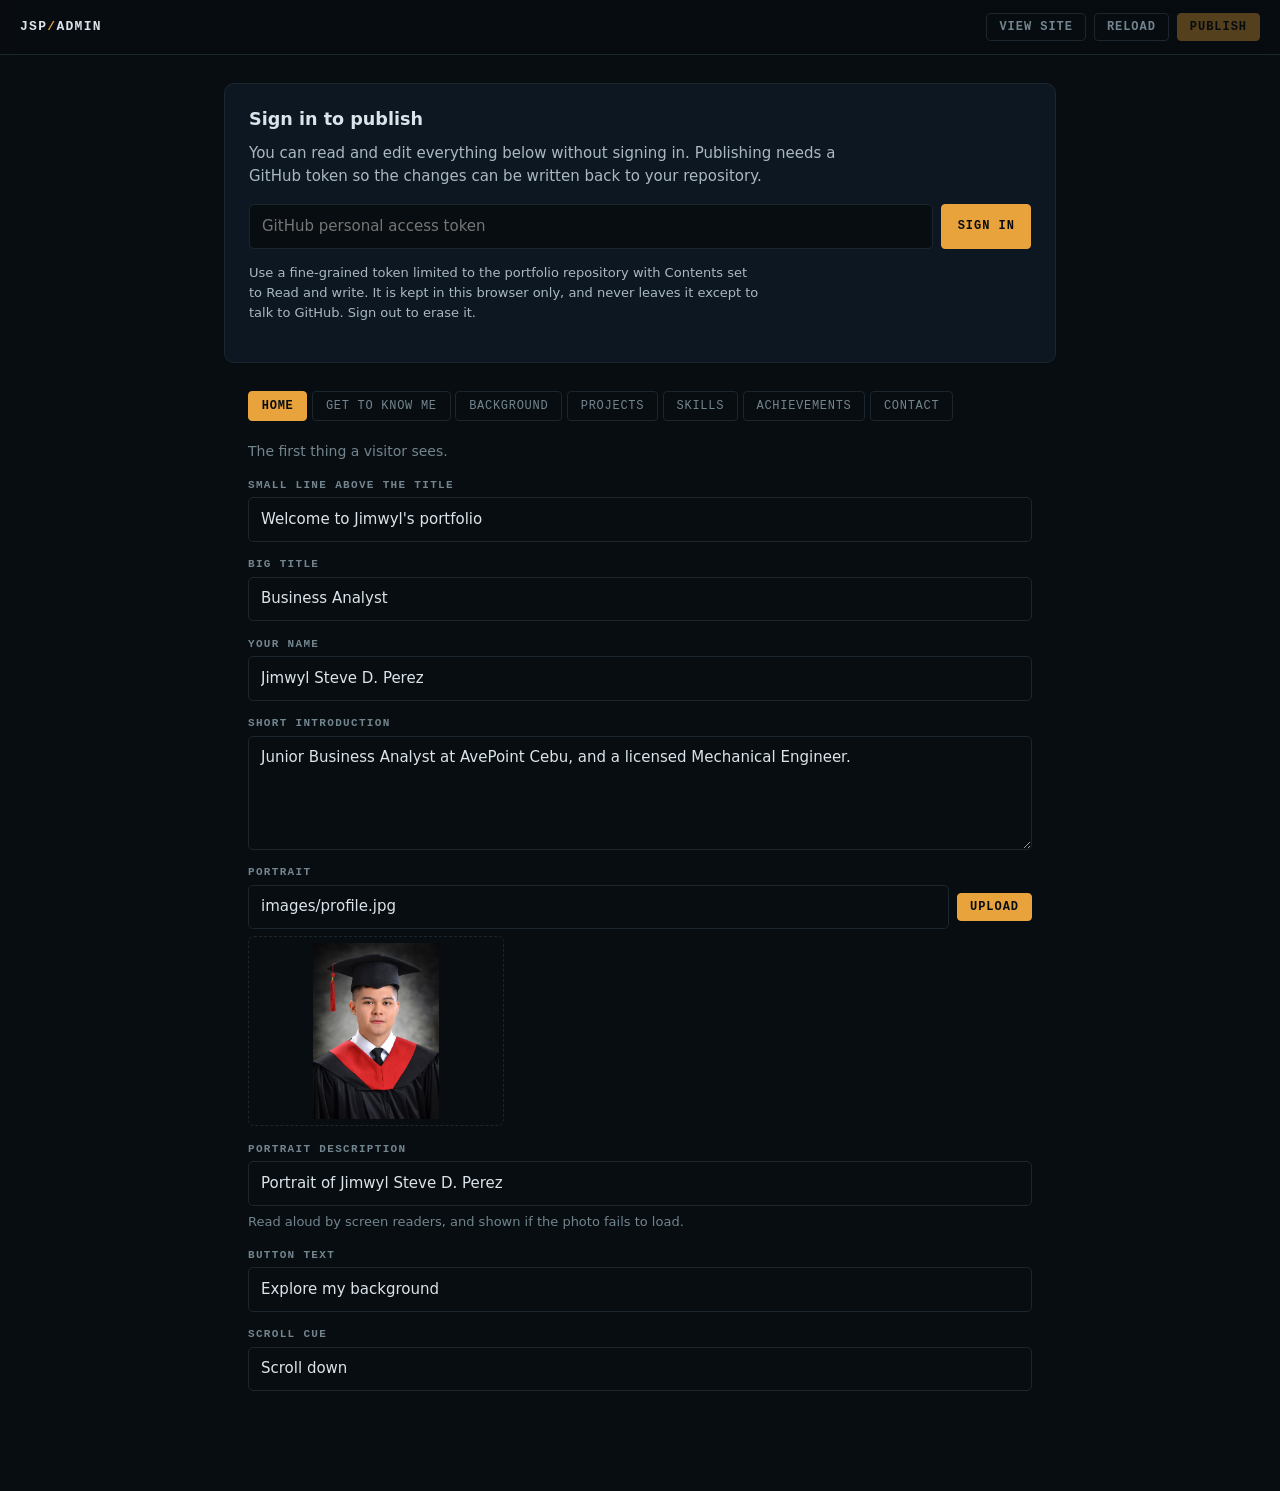
==== admin.html @ 39481994 "Add an admin for editing the site without touching code admin.html gives a form for every panel and " ====
<!doctype html>
<html lang="en">
<head>
  <meta charset="utf-8">
  <meta name="viewport" content="width=device-width, initial-scale=1">
  <meta name="robots" content="noindex">
  <title>Portfolio admin</title>
  <link rel="stylesheet" href="admin/admin.css">
</head>
<body data-auth="no">

  <header class="bar">
    <span class="sig">JSP<i>/</i>ADMIN</span>
    <div class="bar-right">
      <span id="who" class="who"></span>
      <a id="view" class="btn ghost small" target="_blank" rel="noopener">View site</a>
      <button id="reload" type="button" class="btn ghost small">Reload</button>
      <button id="signout" type="button" class="btn ghost small auth-only">Sign out</button>
      <button id="save" type="button" class="btn small" disabled>Publish</button>
    </div>
  </header>

  <div id="say" class="say" hidden></div>

  <form id="signin" class="signin">
    <h1>Sign in to publish</h1>
    <p>
      You can read and edit everything below without signing in. Publishing
      needs a GitHub token so the changes can be written back to your
      repository.
    </p>
    <div class="signin-row">
      <input id="token" type="password" placeholder="GitHub personal access token"
             autocomplete="off" spellcheck="false">
      <button type="submit" class="btn">Sign in</button>
    </div>
    <p class="field-help">
      Use a fine-grained token limited to the portfolio repository with
      Contents set to Read and write. It is kept in this browser only, and
      never leaves it except to talk to GitHub. Sign out to erase it.
    </p>
  </form>

  <nav id="tabs" class="tabs"></nav>

  <main id="form" class="form"></main>

  <script type="module" src="admin/admin.js"></script>
</body>
</html>
---- admin/admin.css ----
/* The admin. Same palette as the site, but laid out to be worked in rather
   than read: denser, plainer, and with every control reachable. */

:root{
  color-scheme: dark;

  --ground:#080d11;
  --panel:#0d1721;
  --raise:#111e2a;
  --ink:#dbe4ea;
  --ink-dim:#a9b8c1;
  --muted:#72858f;
  --signal:#e8a33d;
  --good:#4ec9a0;
  --bad:#e06c60;
  --line:#1b262f;

  --mono: ui-monospace, SFMono-Regular, Menlo, Consolas, monospace;
  --sans: system-ui, -apple-system, "Segoe UI", Roboto, sans-serif;
}

*{ box-sizing:border-box; }

body{
  margin:0;
  background:var(--ground);
  color:var(--ink);
  font:15px/1.55 var(--sans);
  -webkit-font-smoothing:antialiased;
}

:focus-visible{ outline:2px solid var(--signal); outline-offset:2px; border-radius:3px; }

/* ---------- bar ---------- */

.bar{
  position:sticky;
  top:0;
  z-index:20;
  display:flex;
  flex-wrap:wrap;
  gap:0.75rem;
  align-items:center;
  justify-content:space-between;
  padding:0.8rem 1.25rem;
  border-bottom:1px solid var(--line);
  background:rgba(8,13,17,.92);
  backdrop-filter:blur(8px);
}
.sig{ font:600 0.8125rem/1 var(--mono); letter-spacing:0.1em; }
.sig i{ color:var(--signal); font-style:normal; }
.bar-right{ display:flex; align-items:center; gap:0.5rem; flex-wrap:wrap; }
.who{ font:0.75rem/1 var(--mono); color:var(--muted); margin-right:0.25rem; }

/* ---------- buttons ---------- */

.btn{
  display:inline-flex;
  align-items:center;
  gap:0.4rem;
  padding:0.55rem 0.95rem;
  border:1px solid var(--signal);
  border-radius:4px;
  background:var(--signal);
  color:var(--ground);
  font:600 0.75rem/1 var(--mono);
  letter-spacing:0.08em;
  text-transform:uppercase;
  text-decoration:none;
  cursor:pointer;
  transition:opacity .18s ease, background .18s ease, color .18s ease;
}
.btn:hover{ opacity:.85; }
.btn:disabled{ opacity:.35; cursor:not-allowed; }
.btn.small{ padding:0.45rem 0.75rem; }
.btn.ghost{ background:none; color:var(--muted); border-color:var(--line); }
.btn.ghost:hover{ color:var(--ink); border-color:var(--signal); opacity:1; }

.icon-btn{
  width:1.75rem;
  height:1.75rem;
  padding:0;
  border:1px solid var(--line);
  border-radius:4px;
  background:none;
  color:var(--muted);
  font:0.875rem/1 var(--mono);
  cursor:pointer;
  transition:color .15s ease, border-color .15s ease;
}
.icon-btn:hover{ color:var(--signal); border-color:var(--signal); }

/* ---------- messages ---------- */

.say{
  margin:0;
  padding:0.7rem 1.25rem;
  font:0.8125rem/1.5 var(--mono);
  border-bottom:1px solid var(--line);
}
.say.good{ color:var(--good); background:rgba(78,201,160,.07); }
.say.bad{ color:var(--bad); background:rgba(224,108,96,.08); }

/* ---------- sign in ---------- */

.signin{
  max-width:52rem;
  margin:1.75rem auto 0;
  padding:1.4rem 1.5rem;
  border:1px solid var(--line);
  border-radius:10px;
  background:var(--panel);
}
body[data-auth="yes"] .signin{ display:none; }
body[data-auth="no"] .auth-only{ display:none; }

.signin h1{ margin:0 0 0.5rem; font-size:1.1rem; }
.signin p{ margin:0 0 1rem; color:var(--ink-dim); max-width:62ch; }

.signin-row{ display:flex; gap:0.5rem; flex-wrap:wrap; margin-bottom:0.9rem; }
.signin-row input{ flex:1 1 22rem; }

/* ---------- tabs ---------- */

.tabs{
  display:flex;
  flex-wrap:wrap;
  gap:0.3rem;
  max-width:52rem;
  margin:1.75rem auto 0;
  padding:0 1.5rem;
}
.tab{
  position:relative;
  padding:0.5rem 0.8rem;
  border:1px solid var(--line);
  border-radius:4px;
  background:none;
  color:var(--muted);
  font:0.75rem/1 var(--mono);
  letter-spacing:0.06em;
  text-transform:uppercase;
  cursor:pointer;
  transition:color .15s ease, border-color .15s ease, background .15s ease;
}
.tab:hover{ color:var(--ink); }
.tab.on{ background:var(--signal); border-color:var(--signal); color:var(--ground); font-weight:700; }
.tab.dirty::after{
  content:"";
  position:absolute;
  top:-3px;
  right:-3px;
  width:7px;
  height:7px;
  border-radius:50%;
  background:var(--signal);
  border:1px solid var(--ground);
}
.tab.on.dirty::after{ background:var(--ground); }

/* ---------- form ---------- */

.form{
  max-width:52rem;
  margin:1.25rem auto;
  padding:0 1.5rem 5rem;
  display:grid;
  gap:1.1rem;
}

.panel-help{
  margin:0;
  color:var(--muted);
  font-size:0.875rem;
}

.field{ display:grid; gap:0.4rem; }

.field-label{
  font:600 0.6875rem/1 var(--mono);
  letter-spacing:0.12em;
  text-transform:uppercase;
  color:var(--muted);
}

.field-help{
  margin:0;
  font-size:0.8125rem;
  color:var(--muted);
}

input[type="text"],
input[type="password"],
textarea,
select{
  width:100%;
  padding:0.6rem 0.75rem;
  border:1px solid var(--line);
  border-radius:5px;
  background:var(--ground);
  color:var(--ink);
  font:0.9375rem/1.55 var(--sans);
  resize:vertical;
}
input:focus, textarea:focus, select:focus{ border-color:var(--signal); }
textarea{ min-height:5rem; }

/* ---------- images ---------- */

.image-row{ display:flex; gap:0.5rem; align-items:center; }
.image-row input{ flex:1; }

.image-preview{
  display:grid;
  place-items:center;
  width:100%;
  max-width:16rem;
  min-height:5rem;
  padding:0.4rem;
  border:1px dashed var(--line);
  border-radius:6px;
  background:var(--ground);
}
.image-preview img{ max-width:100%; max-height:11rem; display:block; }
.image-preview span{ font:0.6875rem/1 var(--mono); color:var(--muted); }

/* ---------- lists ---------- */

.list{
  padding:1rem 1.1rem 1.1rem;
  border:1px solid var(--line);
  border-radius:9px;
  background:var(--panel);
}

.list-head{
  display:flex;
  align-items:center;
  justify-content:space-between;
  gap:1rem;
  margin-bottom:0.85rem;
}
.list-head h3{
  margin:0;
  font:600 0.6875rem/1 var(--mono);
  letter-spacing:0.14em;
  text-transform:uppercase;
  color:var(--signal);
}

.item{
  border:1px solid var(--line);
  border-radius:7px;
  background:var(--raise);
  margin-bottom:0.5rem;
}
.item:last-child{ margin-bottom:0; }

.item summary{
  display:flex;
  align-items:center;
  justify-content:space-between;
  gap:1rem;
  padding:0.7rem 0.85rem;
  cursor:pointer;
  list-style:none;
}
.item summary::-webkit-details-marker{ display:none; }
.item summary::before{
  content:"+";
  font:0.875rem/1 var(--mono);
  color:var(--muted);
  margin-right:0.5rem;
}
.item[open] summary::before{ content:"−"; color:var(--signal); }

.item-title{
  flex:1;
  font-size:0.9375rem;
  font-weight:600;
  overflow:hidden;
  text-overflow:ellipsis;
  white-space:nowrap;
}
.item-tools{ display:flex; gap:0.3rem; flex-shrink:0; }

.item-body{
  display:grid;
  gap:0.9rem;
  padding:0.25rem 0.85rem 1rem;
  border-top:1px solid var(--line);
}

@media (max-width: 640px){
  .bar{ padding:0.7rem 1rem; }
  .tabs, .form, .signin{ padding-left:1rem; padding-right:1rem; }
}
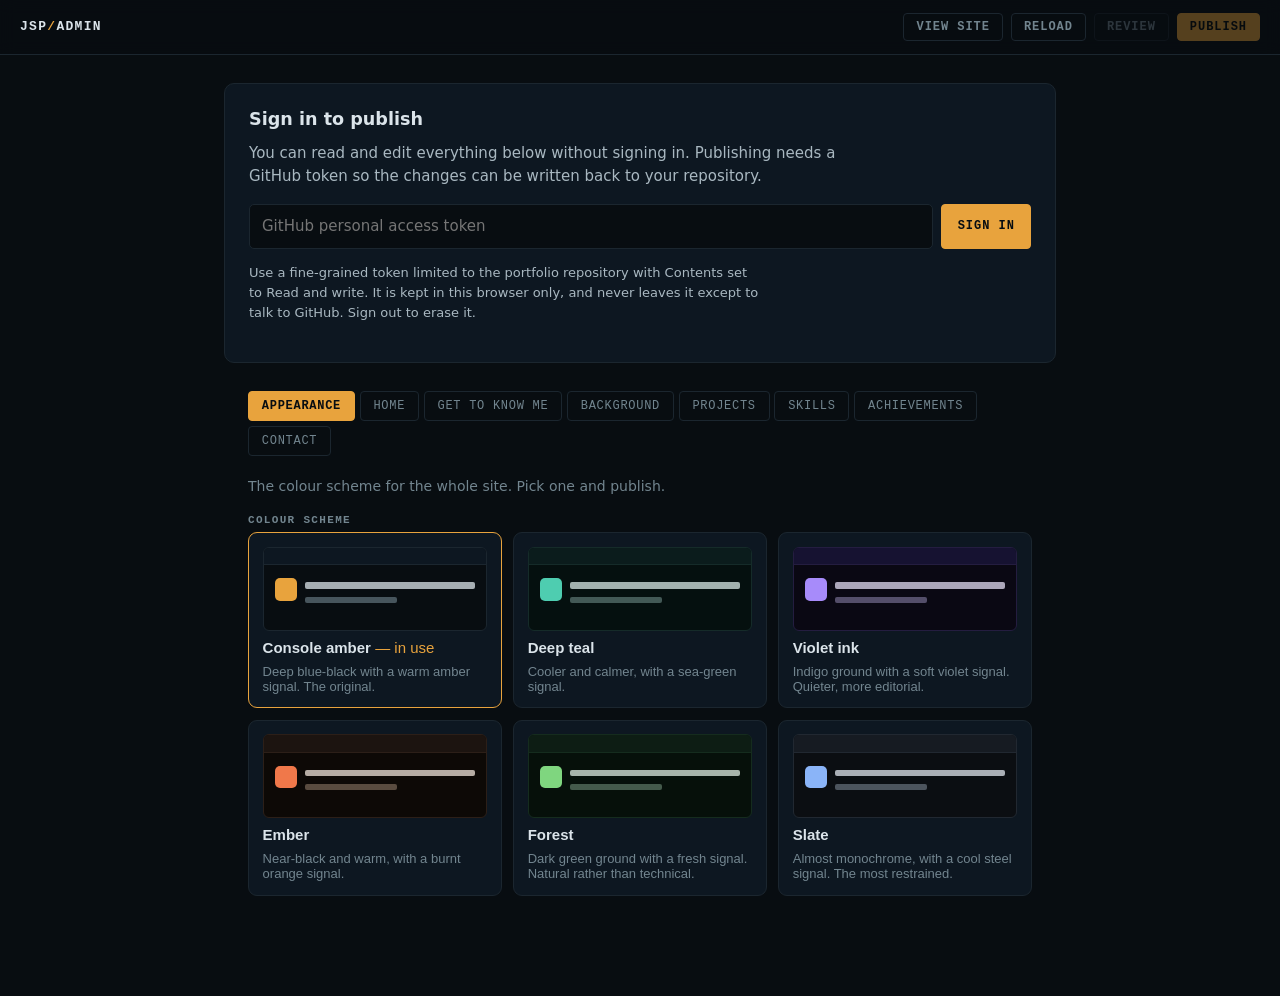
==== commit 5c29b7c7: "Add Review, colour schemes, and clearer picture guidance to the admin Review shows what actually cha" ====
--- a/admin.html
+++ b/admin.html
@@ -5,7 +5,7 @@
   <meta name="viewport" content="width=device-width, initial-scale=1">
   <meta name="robots" content="noindex">
   <title>Portfolio admin</title>
-  <link rel="stylesheet" href="admin/admin.css">
+  <link rel="stylesheet" href="admin/admin.css?v=4">
 </head>
 <body data-auth="no">
 
@@ -16,6 +16,7 @@
       <a id="view" class="btn ghost small" target="_blank" rel="noopener">View site</a>
       <button id="reload" type="button" class="btn ghost small">Reload</button>
       <button id="signout" type="button" class="btn ghost small auth-only">Sign out</button>
+      <button id="review-open" type="button" class="btn ghost small" disabled>Review</button>
       <button id="save" type="button" class="btn small" disabled>Publish</button>
     </div>
   </header>
@@ -45,6 +46,21 @@
 
   <main id="form" class="form"></main>
 
-  <script type="module" src="admin/admin.js"></script>
+  <dialog id="review" class="review">
+    <header class="review-head">
+      <h2>Review before publishing</h2>
+      <button id="review-close" type="button" class="btn ghost small">Close</button>
+    </header>
+    <div id="review-body" class="review-body"></div>
+    <footer class="review-foot">
+      <p class="field-help">
+        Publishing writes these changes to the repository. The site updates
+        about a minute later.
+      </p>
+      <button id="review-publish" type="button" class="btn" disabled>Publish</button>
+    </footer>
+  </dialog>
+
+  <script type="module" src="admin/admin.js?v=4"></script>
 </body>
 </html>
--- a/admin/admin.css
+++ b/admin/admin.css
@@ -295,3 +295,142 @@
   .bar{ padding:0.7rem 1rem; }
   .tabs, .form, .signin{ padding-left:1rem; padding-right:1rem; }
 }
+
+/* ---------- theme picker ---------- */
+
+.themes{
+  display:grid;
+  gap:0.7rem;
+  grid-template-columns:repeat(auto-fit, minmax(210px, 1fr));
+}
+
+.theme-card{
+  display:grid;
+  gap:0.5rem;
+  padding:0.85rem;
+  border:1px solid var(--line);
+  border-radius:9px;
+  background:var(--panel);
+  color:var(--ink);
+  text-align:left;
+  cursor:pointer;
+  transition:border-color .18s ease, transform .18s ease;
+}
+.theme-card:hover{ border-color:var(--muted); transform:translateY(-2px); }
+.theme-card[aria-pressed="true"]{ border-color:var(--signal); }
+
+/* a miniature of the site, drawn from the scheme's own colours */
+.theme-swatch{
+  position:relative;
+  display:block;
+  height:5.25rem;
+  border-radius:6px;
+  overflow:hidden;
+  background:var(--t-ground);
+  border:1px solid var(--t-line);
+}
+.theme-bar{
+  position:absolute; inset:0 0 auto 0; height:1.1rem;
+  background:var(--t-panel);
+  border-bottom:1px solid var(--t-line);
+}
+.theme-dot{
+  position:absolute; top:1.9rem; left:0.7rem;
+  width:1.4rem; height:1.4rem; border-radius:5px;
+  background:var(--t-signal);
+}
+.theme-line{
+  position:absolute; left:2.6rem; right:0.7rem; top:2.15rem;
+  height:0.4rem; border-radius:2px; background:var(--t-ink); opacity:.75;
+}
+.theme-line.short{ top:3.05rem; right:40%; background:var(--t-muted); opacity:.6; }
+
+.theme-name{ font-size:0.9375rem; font-weight:600; }
+.theme-note{ font-size:0.8125rem; color:var(--muted); }
+
+.theme-card[aria-pressed="true"] .theme-name::after{
+  content:" — in use";
+  color:var(--signal);
+  font-weight:400;
+}
+
+/* ---------- review ---------- */
+
+.review{
+  width:min(46rem, 92vw);
+  max-height:82vh;
+  padding:0;
+  border:1px solid var(--line);
+  border-radius:12px;
+  background:var(--panel);
+  color:var(--ink);
+}
+.review::backdrop{ background:rgba(4,7,10,.72); }
+
+.review-head,
+.review-foot{
+  display:flex;
+  align-items:center;
+  justify-content:space-between;
+  gap:1rem;
+  padding:1rem 1.25rem;
+  background:var(--panel);
+}
+.review-head{ border-bottom:1px solid var(--line); position:sticky; top:0; }
+.review-foot{ border-top:1px solid var(--line); position:sticky; bottom:0; }
+.review-head h2{ margin:0; font-size:1rem; }
+.review-foot .field-help{ max-width:30ch; }
+
+.review-body{
+  padding:1rem 1.25rem;
+  overflow:auto;
+  max-height:60vh;
+  display:grid;
+  gap:1.25rem;
+}
+
+.review-group h3{
+  margin:0 0 0.6rem;
+  font:600 0.6875rem/1 var(--mono);
+  letter-spacing:0.14em;
+  text-transform:uppercase;
+  color:var(--signal);
+}
+
+.review-row{
+  padding:0.6rem 0.75rem;
+  border:1px solid var(--line);
+  border-left-width:2px;
+  border-radius:6px;
+  background:var(--raise);
+  margin-bottom:0.45rem;
+}
+.review-row.changed{ border-left-color:var(--signal); }
+.review-row.added{ border-left-color:var(--good); }
+.review-row.removed{ border-left-color:var(--bad); }
+
+.review-where{
+  margin:0 0 0.35rem;
+  font:0.6875rem/1.4 var(--mono);
+  letter-spacing:0.06em;
+  color:var(--muted);
+}
+.review-before,
+.review-after{
+  margin:0;
+  font-size:0.875rem;
+  padding:0.3rem 0.5rem;
+  border-radius:4px;
+  white-space:pre-wrap;
+  word-break:break-word;
+}
+.review-before{ color:var(--bad); background:rgba(224,108,96,.07); text-decoration:line-through; }
+.review-after{ color:var(--good); background:rgba(78,201,160,.07); margin-top:0.25rem; }
+
+.field-help code{
+  padding:0.1rem 0.3rem;
+  border-radius:3px;
+  background:var(--ground);
+  font:0.8125rem/1 var(--mono);
+}
+.field-help a{ color:var(--signal); }
